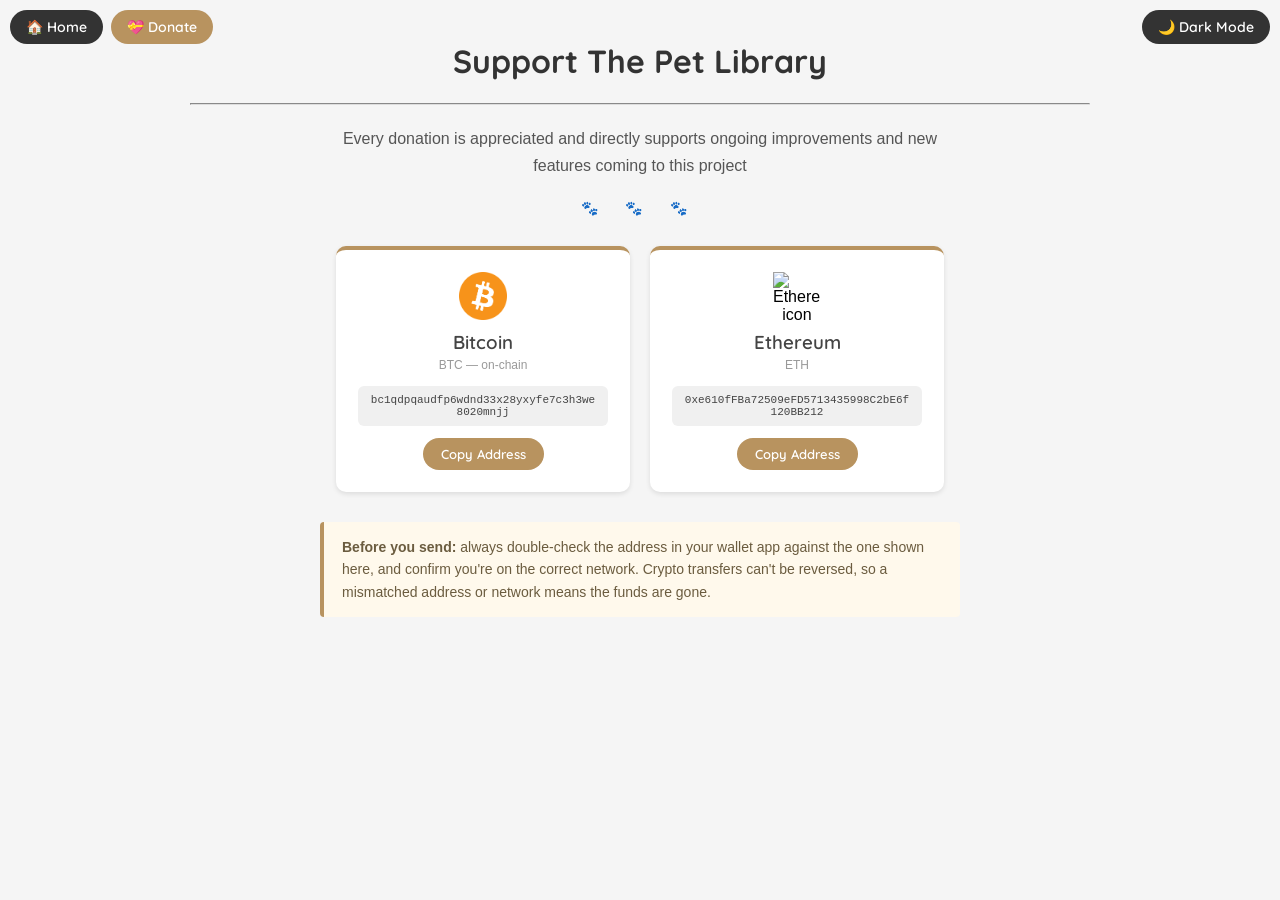
==== donations.html @ aa2ef080 "Updated donation addresses" ====
<!DOCTYPE html>
<html lang="en">
<head>
    <meta charset="UTF-8">
    <meta name="viewport" content="width=device-width, initial-scale=1.0">
    <title>Support The Pet Library</title>
    <link rel="preconnect" href="https://fonts.googleapis.com">
    <link rel="stylesheet" href="styles.css">
</head>
<body>
    <nav class="site-nav">
        <a href="index.html">🏠 Home</a>
        <a href="donations.html" class="active">💝 Donate</a>
    </nav>
    <button class="dark-mode-toggle" onclick="toggleDarkMode()">🌙 Dark Mode</button>

    <h1>Support The Pet Library</h1>
    <hr> <!-- Separation Line -->

    <div class="donate-intro">
        <p>Every donation is appreciated and directly supports ongoing improvements and new features coming to this project</p>
        <div class="paw-divider">🐾 🐾 🐾</div>
    </div>

    <div class="crypto-container">

        <div class="crypto-card" data-coin="btc">
            <img class="crypto-symbol" src="./img/Crypto/btc.png" alt="Bitcoin icon">
            <h3>Bitcoin</h3>
            <div class="network-label">BTC — on-chain</div>
            <div class="crypto-address-box" id="addr-btc">bc1qdpqaudfp6wdnd33x28yxyfe7c3h3we8020mnjj</div>
            <button class="copy-btn" onclick="copyAddress('btc', this)">Copy Address</button>
        </div>

        <div class="crypto-card" data-coin="eth">
            <img class="crypto-symbol" src="./img/Crypto/eth.png" alt="Ethereum icon">
            <h3>Ethereum</h3>
            <div class="network-label">ETH</div>
            <div class="crypto-address-box" id="addr-eth">0xe610fFBa72509eFD5713435998C2bE6f120BB212</div>
            <button class="copy-btn" onclick="copyAddress('eth', this)">Copy Address</button>
        </div>
    </div>

    <div class="donate-note">
        <strong>Before you send:</strong> always double-check the address in your wallet app against the one shown here, and confirm you're on the correct network. Crypto transfers can't be reversed, so a mismatched address or network means the funds are gone.
    </div>

    <script src="script.js"></script>
    <script src="donations.js"></script>
</body>
</html>
---- styles.css ----
@import url('https://fonts.googleapis.com/css2?family=Quicksand:wght@500;600;700&display=swap');

body {
    font-family: Arial, sans-serif;
    max-width: 900px;
    margin: 0 auto;
    padding: 20px;
    background-color: #f5f5f5;
    transition: background-color 0.3s ease;
}

body.dark-mode {
    background-color: #1a1a1a;
}

h1 {
    font-family: 'Quicksand', Arial, sans-serif;
    font-weight: 700;
    color: #333;
    text-align: center;
    transition: color 0.3s ease;
}

body.dark-mode h1 {
    color: #e0e0e0;
}

h2 {
    font-family: 'Quicksand', Arial, sans-serif;
    font-weight: 600;
    text-align: center;
    transition: color 0.3s ease;
}

body.dark-mode h2 {
    color: #e0e0e0;
}

hr {
    border-color: #ddd;
    transition: border-color 0.3s ease;
}

body.dark-mode hr {
    border-color: #444;
}

/* ---------- Top navigation ---------- */

.site-nav {
    position: fixed;
    top: 10px;
    left: 10px;
    display: flex;
    gap: 8px;
    z-index: 1000;
}

.site-nav a {
    background: #333;
    color: white;
    text-decoration: none;
    padding: 8px 16px;
    border-radius: 20px;
    font-size: 14px;
    font-family: 'Quicksand', Arial, sans-serif;
    font-weight: 600;
    transition: background-color 0.3s ease;
    -webkit-transform: translateZ(0);
    transform: translateZ(0);
}

.site-nav a:hover {
    background: #555;
}

.site-nav a.active {
    background: #B8935F;
}

body.dark-mode .site-nav a {
    background: #e0e0e0;
    color: #333;
}

body.dark-mode .site-nav a:hover {
    background: #f5f5f5;
}

body.dark-mode .site-nav a.active {
    background: #D9A441;
    color: #1a1a1a;
}

@media (max-width: 600px) {
    .site-nav a {
        padding: 6px 12px;
        font-size: 12px;
    }
}

/* ---------- Cat gallery (existing) ---------- */

.cat-container {
    display: flex;
    flex-wrap: wrap;
    gap: 20px;
    justify-content: center;
    margin-top: 30px;
}

.cat-card {
    background: white;
    border-radius: 10px;
    padding: 20px;
    box-shadow: 0 2px 5px rgba(0, 0, 0, 0.1);
    width: 250px;
    transition: all 0.3s ease;
    cursor: pointer;
    position: relative;
    user-select: none;
}

.cat-card:hover {
    transform: translateY(-5px);
    box-shadow: 0 4px 10px rgba(0, 0, 0, 0.2);
}

.cat-card:active {
    transform: translateY(-3px);
    box-shadow: 0 3px 8px rgba(0, 0, 0, 0.15);
}

body.dark-mode .cat-card {
    background: #2a2a2a;
    box-shadow: 0 2px 5px rgba(0, 0, 0, 0.5);
}

body.dark-mode .cat-card:hover {
    box-shadow: 0 4px 10px rgba(0, 0, 0, 0.7);
}

.cat-card img {
    width: 128px;
    height: 128px;
    display: block;
    margin: 0 auto 15px;
    border-radius: 8px;
    pointer-events: none;
}

.cat-card h2 {
    color: #555;
    margin-top: 0;
    text-align: center;
    transition: color 0.3s ease;
    pointer-events: none;
}

body.dark-mode .cat-card h2 {
    color: #b0b0b0;
}

.cat-card p {
    color: #666;
    line-height: 1.6;
    transition: color 0.3s ease;
    pointer-events: none;
}

body.dark-mode .cat-card p {
    color: #999;
}

.dark-mode-toggle {
    position: fixed;
    top: 10px;
    right: 10px;
    background: #333;
    color: white;
    border: none;
    padding: 8px 16px;
    border-radius: 20px;
    cursor: pointer;
    font-size: 14px;
    font-family: 'Quicksand', Arial, sans-serif;
    font-weight: 600;
    transition: background-color 0.3s ease;
    z-index: 1000;
    -webkit-transform: translateZ(0);
    transform: translateZ(0);
}

@media (max-width: 600px) {
    .dark-mode-toggle {
        top: 10px;
        right: 10px;
        padding: 6px 12px;
        font-size: 12px;
    }
}

.dark-mode-toggle:hover {
    background: #555;
}

body.dark-mode .dark-mode-toggle {
    background: #e0e0e0;
    color: #333;
}

body.dark-mode .dark-mode-toggle:hover {
    background: #f5f5f5;
}

/* ---------- Donations page ---------- */

.donate-intro {
    max-width: 600px;
    margin: 20px auto 10px;
    text-align: center;
    color: #555;
    line-height: 1.7;
    transition: color 0.3s ease;
}

body.dark-mode .donate-intro {
    color: #aaa;
}

.donate-intro .paw-divider {
    text-align: center;
    letter-spacing: 12px;
    color: #B8935F;
    margin: 18px 0 6px;
    font-size: 14px;
}

body.dark-mode .donate-intro .paw-divider {
    color: #D9A441;
}

.crypto-container {
    display: flex;
    flex-wrap: wrap;
    gap: 20px;
    justify-content: center;
    margin-top: 25px;
}

.crypto-card {
    background: white;
    border-radius: 10px;
    padding: 22px;
    box-shadow: 0 2px 5px rgba(0, 0, 0, 0.1);
    width: 250px;
    transition: all 0.3s ease;
    text-align: center;
    border-top: 4px solid #B8935F;
}

.crypto-card:hover {
    transform: translateY(-5px);
    box-shadow: 0 4px 10px rgba(0, 0, 0, 0.2);
}

body.dark-mode .crypto-card {
    background: #2a2a2a;
    box-shadow: 0 2px 5px rgba(0, 0, 0, 0.5);
    border-top: 4px solid #D9A441;
}

body.dark-mode .crypto-card:hover {
    box-shadow: 0 4px 10px rgba(0, 0, 0, 0.7);
}

.crypto-card .crypto-symbol {
    width: 48px;
    height: 48px;
    display: block;
    margin: 0 auto 10px;
    object-fit: contain;
}

.crypto-card h3 {
    margin: 0 0 4px;
    color: #444;
    font-family: 'Quicksand', Arial, sans-serif;
    font-weight: 600;
}

body.dark-mode .crypto-card h3 {
    color: #ddd;
}

.crypto-card .network-label {
    font-size: 12px;
    color: #999;
    margin-bottom: 14px;
}

body.dark-mode .crypto-card .network-label {
    color: #777;
}

.crypto-address-box {
    background: #f0f0f0;
    border-radius: 6px;
    padding: 8px 10px;
    font-family: 'Courier New', monospace;
    font-size: 11px;
    word-break: break-all;
    color: #444;
    margin-bottom: 12px;
    transition: background-color 0.3s ease, color 0.3s ease;
}

body.dark-mode .crypto-address-box {
    background: #1f1f1f;
    color: #ccc;
}

.copy-btn {
    background: #B8935F;
    color: white;
    border: none;
    padding: 8px 18px;
    border-radius: 20px;
    cursor: pointer;
    font-size: 13px;
    font-family: 'Quicksand', Arial, sans-serif;
    font-weight: 600;
    transition: background-color 0.2s ease;
}

.copy-btn:hover {
    background: #a37e4c;
}

.copy-btn.copied {
    background: #6B8F71;
}

body.dark-mode .copy-btn {
    background: #D9A441;
    color: #1a1a1a;
}

body.dark-mode .copy-btn:hover {
    background: #c79333;
}

body.dark-mode .copy-btn.copied {
    background: #6B8F71;
    color: white;
}

.donate-note {
    max-width: 600px;
    margin: 30px auto 10px;
    padding: 14px 18px;
    background: #fff9ec;
    border-left: 4px solid #B8935F;
    border-radius: 4px;
    font-size: 14px;
    color: #6b5c3f;
    line-height: 1.6;
}

body.dark-mode .donate-note {
    background: #2a2618;
    border-left: 4px solid #D9A441;
    color: #c9b98a;
}
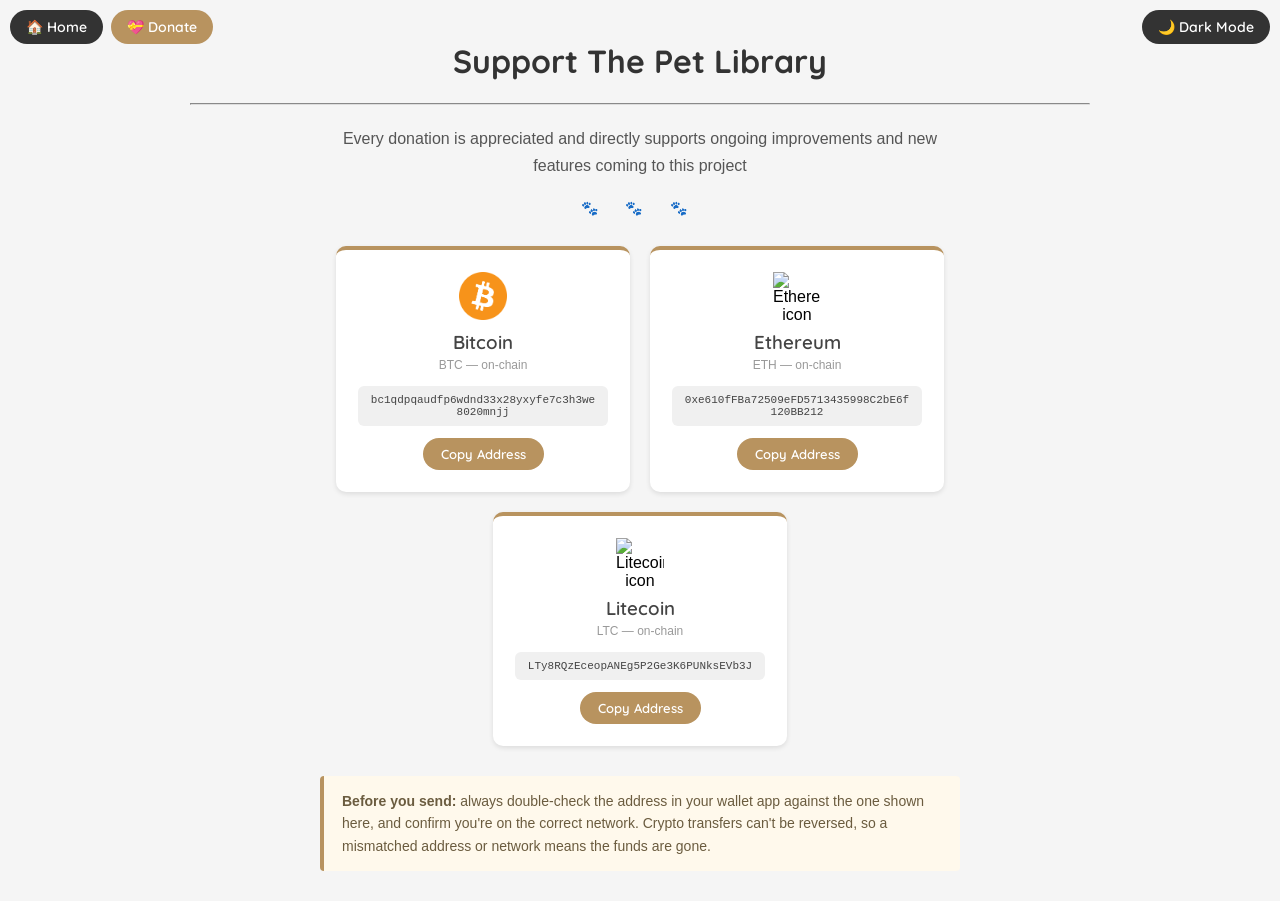
==== commit e749bb81: "Added one more donation option" ====
--- a/donations.html
+++ b/donations.html
@@ -35,9 +35,17 @@
         <div class="crypto-card" data-coin="eth">
             <img class="crypto-symbol" src="./img/Crypto/eth.png" alt="Ethereum icon">
             <h3>Ethereum</h3>
-            <div class="network-label">ETH</div>
+            <div class="network-label">ETH — on-chain</div>
             <div class="crypto-address-box" id="addr-eth">0xe610fFBa72509eFD5713435998C2bE6f120BB212</div>
             <button class="copy-btn" onclick="copyAddress('eth', this)">Copy Address</button>
+    </div>
+
+        <div class="crypto-card" data-coin="ltc">
+            <img class="crypto-symbol" src="./img/Crypto/ltc.png" alt="Litecoin icon">
+            <h3>Litecoin</h3>
+            <div class="network-label">LTC — on-chain</div>
+            <div class="crypto-address-box" id="addr-ltc">LTy8RQzEceopANEg5P2Ge3K6PUNksEVb3J</div>
+            <button class="copy-btn" onclick="copyAddress('ltc', this)">Copy Address</button>
         </div>
     </div>
 
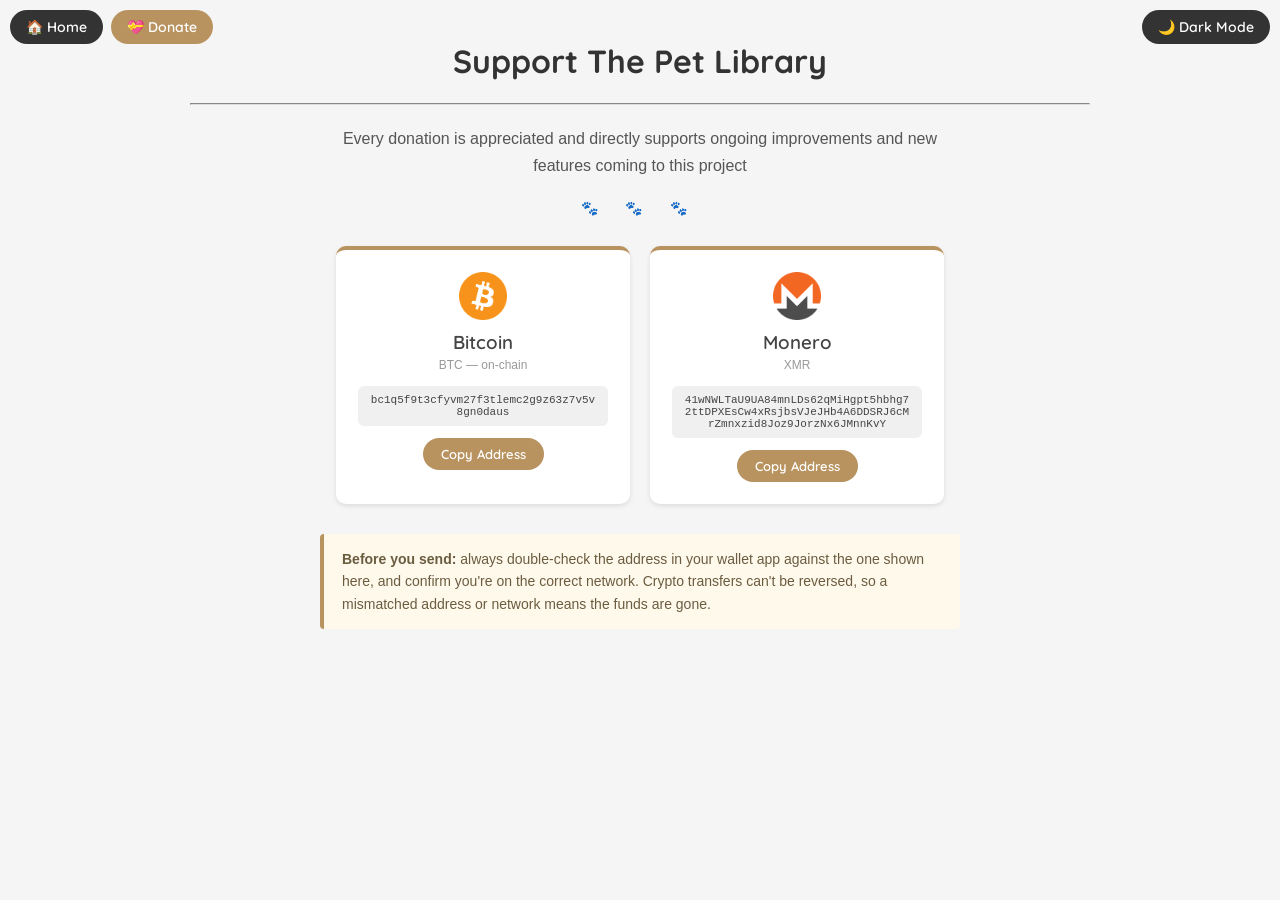
==== commit 3da4b329: "Update Bitcoin address and add Monero donation option Replaced Bitcoin address and added Monero sect" ====
--- a/donations.html
+++ b/donations.html
@@ -28,24 +28,16 @@
             <img class="crypto-symbol" src="./img/Crypto/btc.png" alt="Bitcoin icon">
             <h3>Bitcoin</h3>
             <div class="network-label">BTC — on-chain</div>
-            <div class="crypto-address-box" id="addr-btc">bc1qdpqaudfp6wdnd33x28yxyfe7c3h3we8020mnjj</div>
+            <div class="crypto-address-box" id="addr-btc">bc1q5f9t3cfyvm27f3tlemc2g9z63z7v5v8gn0daus</div>
             <button class="copy-btn" onclick="copyAddress('btc', this)">Copy Address</button>
         </div>
 
-        <div class="crypto-card" data-coin="eth">
-            <img class="crypto-symbol" src="./img/Crypto/eth.png" alt="Ethereum icon">
-            <h3>Ethereum</h3>
-            <div class="network-label">ETH — on-chain</div>
-            <div class="crypto-address-box" id="addr-eth">0xe610fFBa72509eFD5713435998C2bE6f120BB212</div>
-            <button class="copy-btn" onclick="copyAddress('eth', this)">Copy Address</button>
-    </div>
-
-        <div class="crypto-card" data-coin="ltc">
-            <img class="crypto-symbol" src="./img/Crypto/ltc.png" alt="Litecoin icon">
-            <h3>Litecoin</h3>
-            <div class="network-label">LTC — on-chain</div>
-            <div class="crypto-address-box" id="addr-ltc">LTy8RQzEceopANEg5P2Ge3K6PUNksEVb3J</div>
-            <button class="copy-btn" onclick="copyAddress('ltc', this)">Copy Address</button>
+        <div class="crypto-card" data-coin="xmr">
+            <img class="crypto-symbol" src="./img/Crypto/xmr.png" alt="Monero icon">
+            <h3>Monero</h3>
+            <div class="network-label">XMR</div>
+            <div class="crypto-address-box" id="addr-xmr">41wNWLTaU9UA84mnLDs62qMiHgpt5hbhg72ttDPXEsCw4xRsjbsVJeJHb4A6DDSRJ6cMrZmnxzid8Joz9JorzNx6JMnnKvY</div>
+            <button class="copy-btn" onclick="copyAddress('xmr', this)">Copy Address</button>
         </div>
     </div>
 
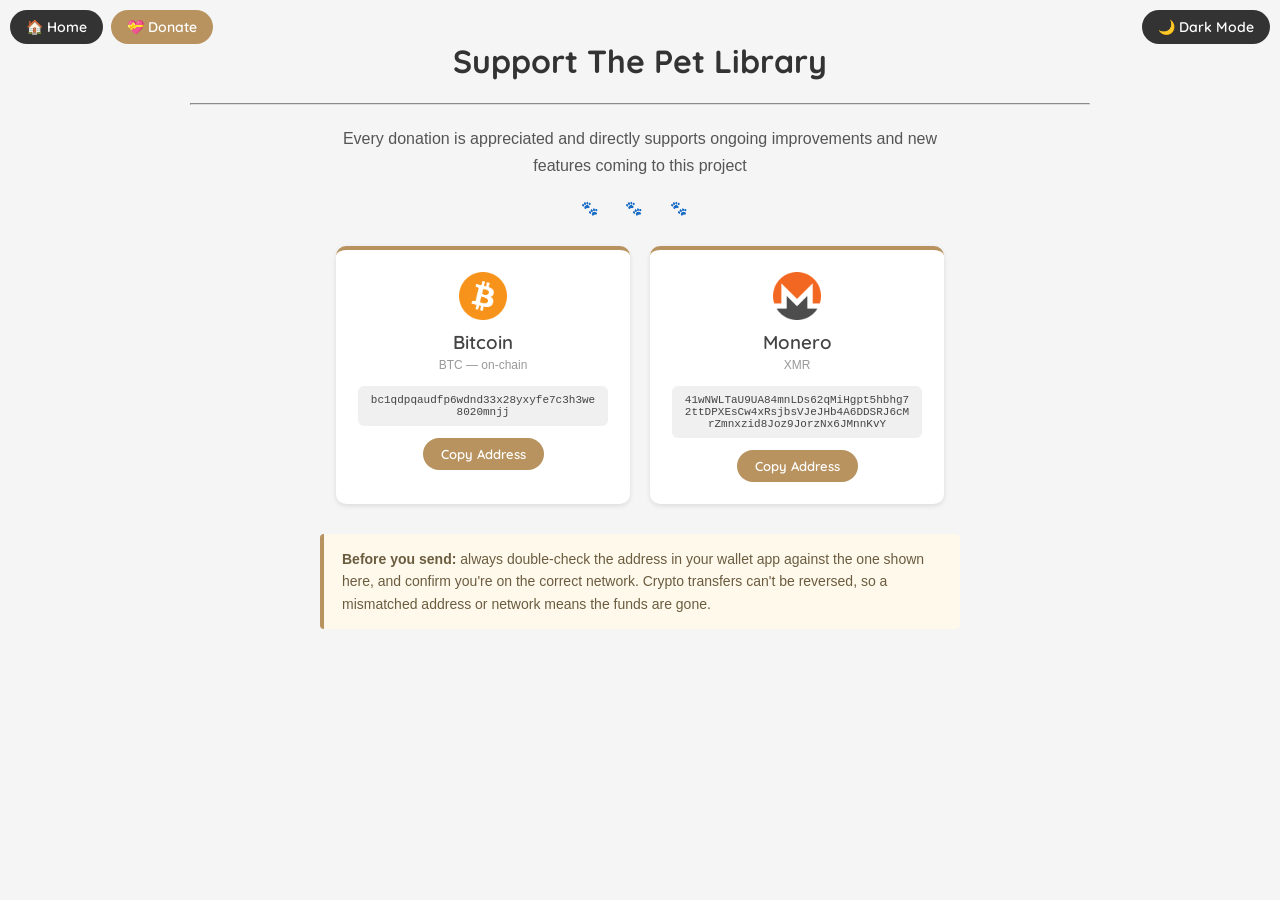
==== commit 6c36284c: "Updated donation addreses" ====
--- a/donations.html
+++ b/donations.html
@@ -28,7 +28,7 @@
             <img class="crypto-symbol" src="./img/Crypto/btc.png" alt="Bitcoin icon">
             <h3>Bitcoin</h3>
             <div class="network-label">BTC — on-chain</div>
-            <div class="crypto-address-box" id="addr-btc">bc1q5f9t3cfyvm27f3tlemc2g9z63z7v5v8gn0daus</div>
+            <div class="crypto-address-box" id="addr-btc">bc1qdpqaudfp6wdnd33x28yxyfe7c3h3we8020mnjj</div>
             <button class="copy-btn" onclick="copyAddress('btc', this)">Copy Address</button>
         </div>
 
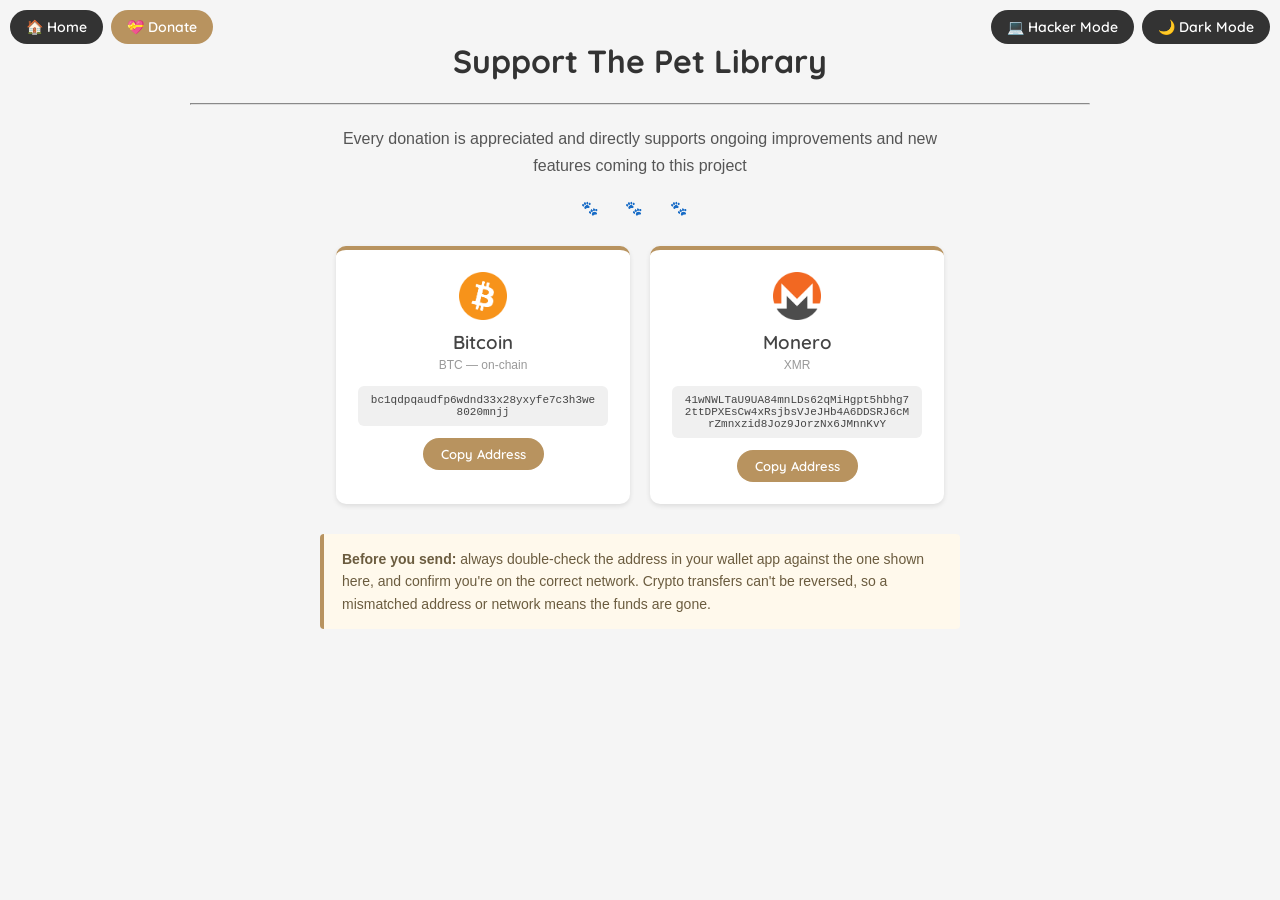
==== commit d6e08a1f: "Added hacker mode" ====
--- a/donations.html
+++ b/donations.html
@@ -12,7 +12,10 @@
         <a href="index.html">🏠 Home</a>
         <a href="donations.html" class="active">💝 Donate</a>
     </nav>
-    <button class="dark-mode-toggle" onclick="toggleDarkMode()">🌙 Dark Mode</button>
+    <div class="top-controls">
+        <button class="hacker-toggle" onclick="toggleHackerMode()">💻 Hacker Mode</button>
+        <button class="dark-mode-toggle" onclick="toggleDarkMode()">🌙 Dark Mode</button>
+    </div>
 
     <h1>Support The Pet Library</h1>
     <hr> <!-- Separation Line -->
@@ -48,4 +51,4 @@
     <script src="script.js"></script>
     <script src="donations.js"></script>
 </body>
-</html>
+</html>
--- a/styles.css
+++ b/styles.css
@@ -109,7 +109,7 @@
     margin-top: 30px;
 }
 
-.cat-card {
+.animal-card {
     background: white;
     border-radius: 10px;
     padding: 20px;
@@ -121,26 +121,26 @@
     user-select: none;
 }
 
-.cat-card:hover {
+.animal-card:hover {
     transform: translateY(-5px);
     box-shadow: 0 4px 10px rgba(0, 0, 0, 0.2);
 }
 
-.cat-card:active {
+.animal-card:active {
     transform: translateY(-3px);
     box-shadow: 0 3px 8px rgba(0, 0, 0, 0.15);
 }
 
-body.dark-mode .cat-card {
+body.dark-mode .animal-card {
     background: #2a2a2a;
     box-shadow: 0 2px 5px rgba(0, 0, 0, 0.5);
 }
 
-body.dark-mode .cat-card:hover {
+body.dark-mode .animal-card:hover {
     box-shadow: 0 4px 10px rgba(0, 0, 0, 0.7);
 }
 
-.cat-card img {
+.animal-card img {
     width: 128px;
     height: 128px;
     display: block;
@@ -149,7 +149,7 @@
     pointer-events: none;
 }
 
-.cat-card h2 {
+.animal-card h2 {
     color: #555;
     margin-top: 0;
     text-align: center;
@@ -157,18 +157,18 @@
     pointer-events: none;
 }
 
-body.dark-mode .cat-card h2 {
+body.dark-mode .animal-card h2 {
     color: #b0b0b0;
 }
 
-.cat-card p {
+.animal-card p {
     color: #666;
     line-height: 1.6;
     transition: color 0.3s ease;
     pointer-events: none;
 }
 
-body.dark-mode .cat-card p {
+body.dark-mode .animal-card p {
     color: #999;
 }
 
@@ -371,4 +371,247 @@
     background: #2a2618;
     border-left: 4px solid #D9A441;
     color: #c9b98a;
+}
+
+.github-link {
+    display: inline-flex;
+    align-items: center;
+    gap: 6px;
+}
+
+.github-logo {
+    width: 20px;
+    height: 20px;
+    object-fit: contain;
+}
+
+body.dark-mode .github-logo {
+    filter: invert(1);
+}
+
+/* ---------- Top-right controls (Hacker + Dark mode buttons) ---------- */
+
+.top-controls {
+    position: fixed;
+    top: 10px;
+    right: 10px;
+    display: flex;
+    gap: 8px;
+    z-index: 1000;
+}
+
+.top-controls .dark-mode-toggle,
+.top-controls .hacker-toggle {
+    position: static;
+}
+
+.hacker-toggle {
+    background: #333;
+    color: white;
+    border: none;
+    padding: 8px 16px;
+    border-radius: 20px;
+    cursor: pointer;
+    font-size: 14px;
+    font-family: 'Quicksand', Arial, sans-serif;
+    font-weight: 600;
+    transition: background-color 0.3s ease, color 0.3s ease, box-shadow 0.3s ease;
+    -webkit-transform: translateZ(0);
+    transform: translateZ(0);
+}
+
+.hacker-toggle:hover {
+    background: #555;
+}
+
+body.dark-mode .hacker-toggle {
+    background: #e0e0e0;
+    color: #333;
+}
+
+body.dark-mode .hacker-toggle:hover {
+    background: #f5f5f5;
+}
+
+.dark-mode-toggle:disabled {
+    opacity: 0.45;
+    cursor: not-allowed;
+}
+
+@media (max-width: 600px) {
+    .top-controls {
+        gap: 6px;
+    }
+
+    .hacker-toggle {
+        padding: 6px 12px;
+        font-size: 12px;
+    }
+}
+
+/* ---------- Hacker mode ---------- */
+/* Always paired with .dark-mode (set by script.js), these rules come last so they win. */
+
+.matrix-rain {
+    position: fixed;
+    inset: 0;
+    width: 100%;
+    height: 100%;
+    z-index: -1;
+    opacity: 0.35;
+    pointer-events: none;
+}
+
+body.hacker-mode {
+    background-color: #000;
+    font-family: 'Courier New', Courier, monospace;
+    color: #00ff41;
+}
+
+/* CRT scanlines */
+body.hacker-mode::after {
+    content: "";
+    position: fixed;
+    inset: 0;
+    background: repeating-linear-gradient(
+        to bottom,
+        rgba(0, 255, 65, 0.04) 0,
+        rgba(0, 255, 65, 0.04) 1px,
+        transparent 1px,
+        transparent 3px
+    );
+    pointer-events: none;
+    z-index: 999;
+}
+
+body.hacker-mode h1,
+body.hacker-mode h2,
+body.hacker-mode h3,
+body.hacker-mode .animal-card h2,
+body.hacker-mode .crypto-card h3 {
+    font-family: 'Courier New', Courier, monospace;
+    color: #00ff41;
+    text-shadow: 0 0 8px rgba(0, 255, 65, 0.7);
+}
+
+body.hacker-mode h1::before {
+    content: "> ";
+}
+
+body.hacker-mode h1::after {
+    content: "_";
+    animation: hacker-blink 1s steps(1) infinite;
+}
+
+@keyframes hacker-blink {
+    50% { opacity: 0; }
+}
+
+body.hacker-mode hr {
+    border-color: #00ff41;
+    box-shadow: 0 0 6px rgba(0, 255, 65, 0.6);
+}
+
+/* Buttons and nav */
+body.hacker-mode .site-nav a,
+body.hacker-mode .dark-mode-toggle,
+body.hacker-mode .hacker-toggle {
+    background: #000;
+    color: #00ff41;
+    border: 1px solid #00ff41;
+    font-family: 'Courier New', Courier, monospace;
+    box-shadow: 0 0 6px rgba(0, 255, 65, 0.4);
+}
+
+body.hacker-mode .site-nav a:hover,
+body.hacker-mode .dark-mode-toggle:not(:disabled):hover,
+body.hacker-mode .hacker-toggle:hover {
+    background: #003b10;
+    color: #7dff9f;
+    box-shadow: 0 0 12px rgba(0, 255, 65, 0.8);
+}
+
+body.hacker-mode .site-nav a.active,
+body.hacker-mode .hacker-toggle {
+    background: #00ff41;
+    color: #000;
+}
+
+body.hacker-mode .hacker-toggle:hover {
+    background: #7dff9f;
+    color: #000;
+}
+
+/* Cards */
+body.hacker-mode .animal-card,
+body.hacker-mode .crypto-card {
+    background: rgba(0, 12, 3, 0.9);
+    border: 1px solid #00ff41;
+    box-shadow: 0 0 8px rgba(0, 255, 65, 0.35);
+}
+
+body.hacker-mode .animal-card:hover,
+body.hacker-mode .crypto-card:hover {
+    box-shadow: 0 0 18px rgba(0, 255, 65, 0.8);
+}
+
+body.hacker-mode .animal-card p {
+    color: #2bd35a;
+}
+
+body.hacker-mode .animal-card img {
+    border: 1px solid #00ff41;
+    filter: grayscale(1) sepia(1) hue-rotate(70deg) saturate(3) brightness(0.9);
+}
+
+/* Donations page */
+body.hacker-mode .donate-intro,
+body.hacker-mode .donate-intro .paw-divider {
+    color: #2bd35a;
+}
+
+body.hacker-mode .crypto-card .network-label {
+    color: #1f9c42;
+}
+
+body.hacker-mode .crypto-card .crypto-symbol {
+    filter: grayscale(1) sepia(1) hue-rotate(70deg) saturate(3);
+}
+
+body.hacker-mode .crypto-address-box {
+    background: #000;
+    color: #00ff41;
+    border: 1px dashed #00ff41;
+}
+
+body.hacker-mode .copy-btn {
+    background: #00ff41;
+    color: #000;
+    font-family: 'Courier New', Courier, monospace;
+}
+
+body.hacker-mode .copy-btn:hover {
+    background: #7dff9f;
+}
+
+body.hacker-mode .copy-btn.copied {
+    background: #003b10;
+    color: #00ff41;
+    border: 1px solid #00ff41;
+}
+
+body.hacker-mode .donate-note {
+    background: rgba(0, 12, 3, 0.9);
+    border-left: 4px solid #00ff41;
+    color: #2bd35a;
+}
+
+body.hacker-mode .github-logo {
+    filter: brightness(0) invert(1);
+}
+
+@media (prefers-reduced-motion: reduce) {
+    body.hacker-mode h1::after {
+        animation: none;
+    }
 }
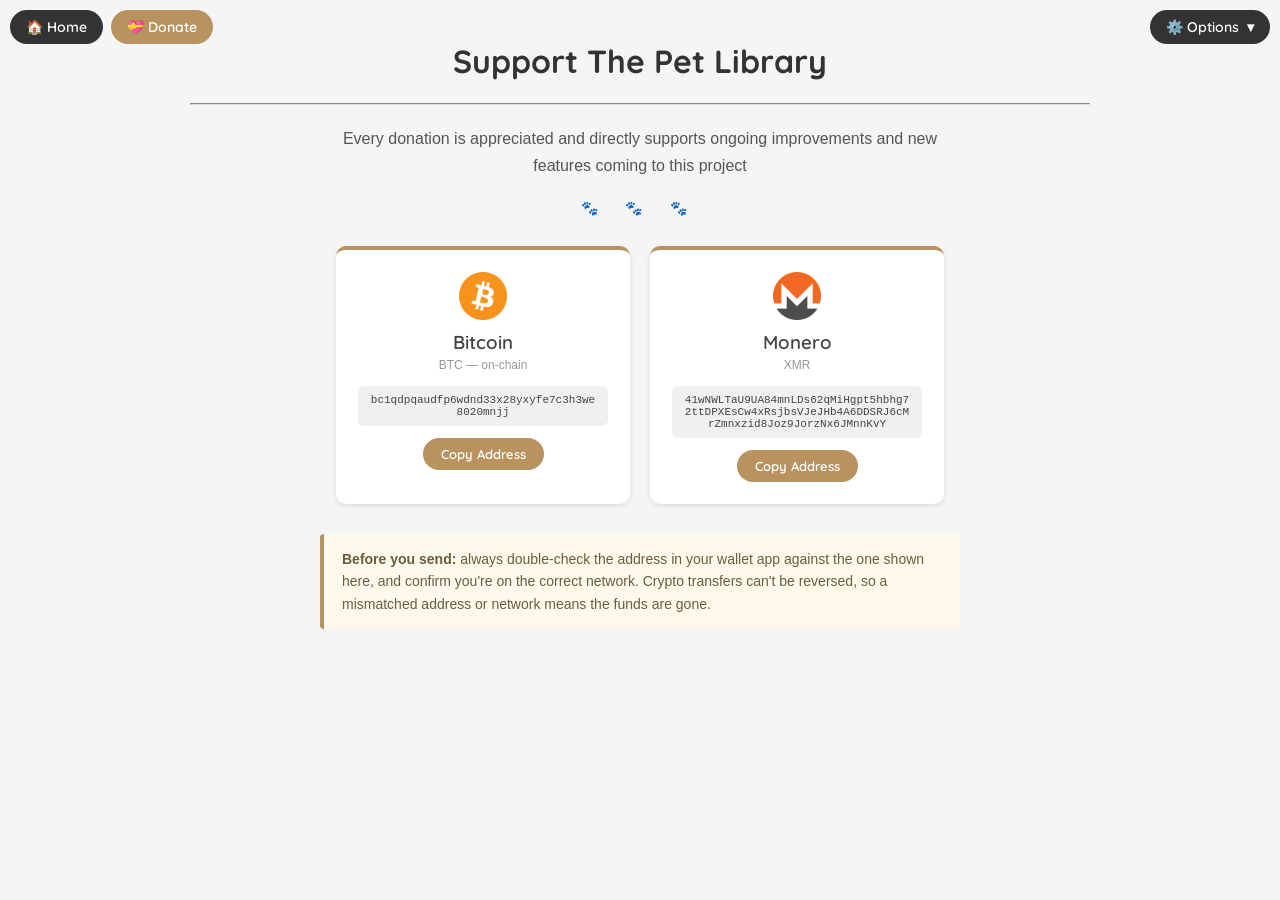
==== commit 589a2755: "Fix" ====
--- a/donations.html
+++ b/donations.html
@@ -8,13 +8,22 @@
     <link rel="stylesheet" href="styles.css">
 </head>
 <body>
-    <nav class="site-nav">
-        <a href="index.html">🏠 Home</a>
-        <a href="donations.html" class="active">💝 Donate</a>
-    </nav>
-    <div class="top-controls">
-        <button class="hacker-toggle" onclick="toggleHackerMode()">💻 Hacker Mode</button>
-        <button class="dark-mode-toggle" onclick="toggleDarkMode()">🌙 Dark Mode</button>
+    <div class="top-bar">
+        <nav class="site-nav">
+            <a href="index.html">🏠 Home</a>
+            <a href="donations.html" class="active">💝 Donate</a>
+        </nav>
+        <div class="top-controls">
+            <button class="options-toggle" id="options-toggle" onclick="toggleOptionsMenu()" aria-expanded="false" aria-controls="options-menu">⚙️ Options <span class="options-caret" aria-hidden="true">▾</span></button>
+            <div class="options-menu" id="options-menu">
+                <button class="options-item" id="dark-toggle" onclick="toggleDarkMode()" aria-pressed="false">
+                    <span class="options-label">🌙 Dark Mode</span><span class="options-state">Off</span>
+                </button>
+                <button class="options-item" id="hacker-toggle" onclick="toggleHackerMode()" aria-pressed="false">
+                    <span class="options-label">💻 Hacker Mode</span><span class="options-state">Off</span>
+                </button>
+            </div>
+        </div>
     </div>
 
     <h1>Support The Pet Library</h1>
--- a/styles.css
+++ b/styles.css
@@ -172,47 +172,6 @@
     color: #999;
 }
 
-.dark-mode-toggle {
-    position: fixed;
-    top: 10px;
-    right: 10px;
-    background: #333;
-    color: white;
-    border: none;
-    padding: 8px 16px;
-    border-radius: 20px;
-    cursor: pointer;
-    font-size: 14px;
-    font-family: 'Quicksand', Arial, sans-serif;
-    font-weight: 600;
-    transition: background-color 0.3s ease;
-    z-index: 1000;
-    -webkit-transform: translateZ(0);
-    transform: translateZ(0);
-}
-
-@media (max-width: 600px) {
-    .dark-mode-toggle {
-        top: 10px;
-        right: 10px;
-        padding: 6px 12px;
-        font-size: 12px;
-    }
-}
-
-.dark-mode-toggle:hover {
-    background: #555;
-}
-
-body.dark-mode .dark-mode-toggle {
-    background: #e0e0e0;
-    color: #333;
-}
-
-body.dark-mode .dark-mode-toggle:hover {
-    background: #f5f5f5;
-}
-
 /* ---------- Donations page ---------- */
 
 .donate-intro {
@@ -389,23 +348,16 @@
     filter: invert(1);
 }
 
-/* ---------- Top-right controls (Hacker + Dark mode buttons) ---------- */
+/* ---------- Options button + dropdown ---------- */
 
 .top-controls {
     position: fixed;
     top: 10px;
     right: 10px;
-    display: flex;
-    gap: 8px;
     z-index: 1000;
 }
 
-.top-controls .dark-mode-toggle,
-.top-controls .hacker-toggle {
-    position: static;
-}
-
-.hacker-toggle {
+.options-toggle {
     background: #333;
     color: white;
     border: none;
@@ -415,38 +367,143 @@
     font-size: 14px;
     font-family: 'Quicksand', Arial, sans-serif;
     font-weight: 600;
+    white-space: nowrap;
     transition: background-color 0.3s ease, color 0.3s ease, box-shadow 0.3s ease;
     -webkit-transform: translateZ(0);
     transform: translateZ(0);
 }
 
-.hacker-toggle:hover {
+.options-toggle:hover {
     background: #555;
 }
 
-body.dark-mode .hacker-toggle {
+.options-toggle[aria-expanded="true"] {
+    background: #B8935F;
+}
+
+.options-caret {
+    display: inline-block;
+    margin-left: 4px;
+    transition: transform 0.2s ease;
+}
+
+.options-toggle[aria-expanded="true"] .options-caret {
+    transform: rotate(180deg);
+}
+
+body.dark-mode .options-toggle {
     background: #e0e0e0;
     color: #333;
 }
 
-body.dark-mode .hacker-toggle:hover {
+body.dark-mode .options-toggle:hover {
     background: #f5f5f5;
 }
 
-.dark-mode-toggle:disabled {
-    opacity: 0.45;
+body.dark-mode .options-toggle[aria-expanded="true"] {
+    background: #D9A441;
+    color: #1a1a1a;
+}
+
+.options-menu {
+    display: none;
+    flex-direction: column;
+    gap: 4px;
+    position: absolute;
+    top: calc(100% + 8px);
+    right: 0;
+    min-width: 210px;
+    box-sizing: border-box;
+    padding: 6px;
+    background: white;
+    border: 1px solid #ddd;
+    border-radius: 14px;
+    box-shadow: 0 6px 18px rgba(0, 0, 0, 0.18);
+}
+
+.options-menu.open {
+    display: flex;
+    animation: options-pop 0.15s ease-out;
+}
+
+@keyframes options-pop {
+    from { opacity: 0; transform: translateY(-4px); }
+    to   { opacity: 1; transform: translateY(0); }
+}
+
+body.dark-mode .options-menu {
+    background: #2a2a2a;
+    border-color: #444;
+    box-shadow: 0 6px 18px rgba(0, 0, 0, 0.6);
+}
+
+.options-item {
+    display: flex;
+    align-items: center;
+    justify-content: space-between;
+    gap: 16px;
+    width: 100%;
+    box-sizing: border-box;
+    padding: 10px 12px;
+    background: transparent;
+    color: #333;
+    border: none;
+    border-radius: 10px;
+    cursor: pointer;
+    text-align: left;
+    font-size: 14px;
+    font-family: 'Quicksand', Arial, sans-serif;
+    font-weight: 600;
+    white-space: nowrap;
+    transition: background-color 0.2s ease;
+}
+
+.options-item:hover {
+    background: #f0f0f0;
+}
+
+.options-item:disabled {
+    opacity: 0.6;
     cursor: not-allowed;
 }
 
-@media (max-width: 600px) {
-    .top-controls {
-        gap: 6px;
-    }
-
-    .hacker-toggle {
-        padding: 6px 12px;
-        font-size: 12px;
-    }
+.options-item:disabled:hover {
+    background: transparent;
+}
+
+.options-state {
+    font-size: 12px;
+    padding: 2px 8px;
+    border-radius: 10px;
+    background: #e8e8e8;
+    color: #555;
+}
+
+.options-item[aria-pressed="true"] .options-state {
+    background: #B8935F;
+    color: white;
+}
+
+body.dark-mode .options-item {
+    color: #e0e0e0;
+}
+
+body.dark-mode .options-item:hover {
+    background: #3a3a3a;
+}
+
+body.dark-mode .options-item:disabled:hover {
+    background: transparent;
+}
+
+body.dark-mode .options-state {
+    background: #3a3a3a;
+    color: #bbb;
+}
+
+body.dark-mode .options-item[aria-pressed="true"] .options-state {
+    background: #D9A441;
+    color: #1a1a1a;
 }
 
 /* ---------- Hacker mode ---------- */
@@ -514,8 +571,7 @@
 
 /* Buttons and nav */
 body.hacker-mode .site-nav a,
-body.hacker-mode .dark-mode-toggle,
-body.hacker-mode .hacker-toggle {
+body.hacker-mode .options-toggle {
     background: #000;
     color: #00ff41;
     border: 1px solid #00ff41;
@@ -524,22 +580,48 @@
 }
 
 body.hacker-mode .site-nav a:hover,
-body.hacker-mode .dark-mode-toggle:not(:disabled):hover,
-body.hacker-mode .hacker-toggle:hover {
+body.hacker-mode .options-toggle:hover {
     background: #003b10;
     color: #7dff9f;
     box-shadow: 0 0 12px rgba(0, 255, 65, 0.8);
 }
 
 body.hacker-mode .site-nav a.active,
-body.hacker-mode .hacker-toggle {
+body.hacker-mode .options-toggle[aria-expanded="true"] {
     background: #00ff41;
     color: #000;
 }
 
-body.hacker-mode .hacker-toggle:hover {
-    background: #7dff9f;
+/* Options dropdown */
+body.hacker-mode .options-menu {
+    background: rgba(0, 12, 3, 0.97);
+    border: 1px solid #00ff41;
+    box-shadow: 0 0 14px rgba(0, 255, 65, 0.6);
+}
+
+body.hacker-mode .options-item {
+    color: #00ff41;
+    font-family: 'Courier New', Courier, monospace;
+}
+
+body.hacker-mode .options-item:hover {
+    background: #003b10;
+}
+
+body.hacker-mode .options-item:disabled:hover {
+    background: transparent;
+}
+
+body.hacker-mode .options-state {
+    background: #000;
+    color: #2bd35a;
+    border: 1px solid #1f9c42;
+}
+
+body.hacker-mode .options-item[aria-pressed="true"] .options-state {
+    background: #00ff41;
     color: #000;
+    border-color: #00ff41;
 }
 
 /* Cards */
@@ -614,4 +696,88 @@
     body.hacker-mode h1::after {
         animation: none;
     }
+}
+
+
+/* ---------- Mobile: swipeable nav + Options button ---------- */
+
+/* On desktop the wrapper is invisible: nav stays left, Options stays right */
+.top-bar {
+    display: contents;
+}
+
+/* Covers small phones, large phones, foldables and phones in landscape */
+@media (max-width: 600px),
+       (pointer: coarse) and (max-width: 1024px),
+       (pointer: coarse) and (max-height: 500px) {
+    body {
+        padding-top: 58px;
+    }
+
+    .top-bar {
+        display: flex;
+        align-items: center;
+        gap: 8px;
+        position: fixed;
+        top: 0;
+        left: 0;
+        right: 0;
+        box-sizing: border-box;
+        padding: 10px;
+        background: rgba(245, 245, 245, 0.92);
+        -webkit-backdrop-filter: blur(6px);
+        backdrop-filter: blur(6px);
+        z-index: 1000;
+    }
+
+    /* The nav links slide sideways; the Options button stays pinned on the right */
+    .top-bar .site-nav {
+        position: static;
+        flex: 1 1 auto;
+        min-width: 0;
+        padding: 6px 4px;
+        margin: -6px -4px;
+        overflow-x: auto;
+        -webkit-overflow-scrolling: touch;
+        scroll-snap-type: x proximity;
+        scrollbar-width: none;
+    }
+
+    .top-bar .site-nav::-webkit-scrollbar {
+        display: none;
+    }
+
+    .top-bar .site-nav a {
+        flex: 0 0 auto;
+        white-space: nowrap;
+        scroll-snap-align: start;
+        padding: 6px 12px;
+        font-size: 12px;
+    }
+
+    .top-bar .top-controls {
+        position: relative;
+        top: auto;
+        right: auto;
+        flex: 0 0 auto;
+    }
+
+    .top-bar .options-toggle {
+        padding: 6px 12px;
+        font-size: 12px;
+    }
+
+    .options-menu {
+        min-width: min(220px, calc(100vw - 20px));
+    }
+
+    body.dark-mode .top-bar {
+        background: rgba(26, 26, 26, 0.92);
+    }
+
+    body.hacker-mode .top-bar {
+        background: rgba(0, 0, 0, 0.92);
+        border-bottom: 1px solid #00ff41;
+        box-shadow: 0 0 8px rgba(0, 255, 65, 0.4);
+    }
 }
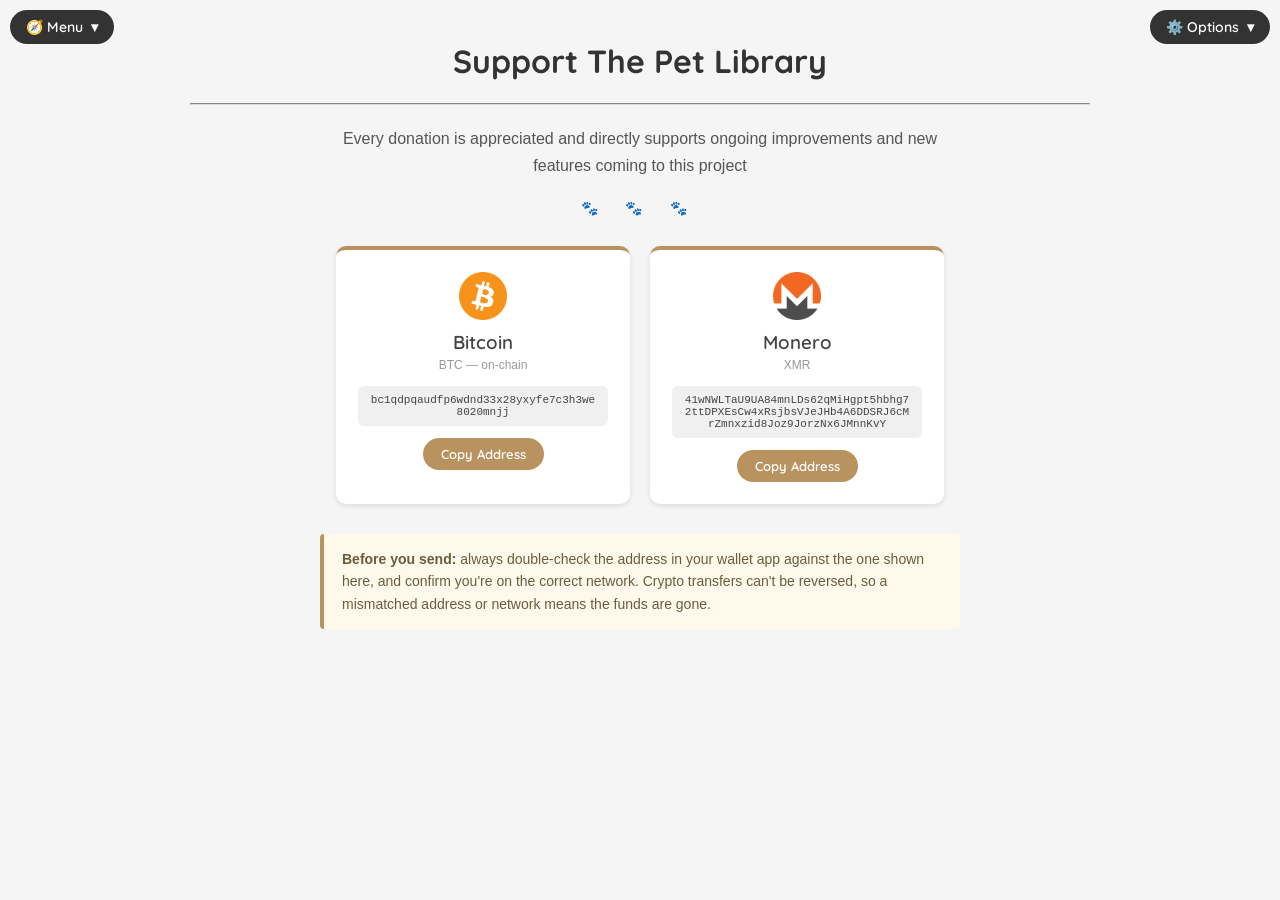
==== commit c983b0b7: "Update" ====
--- a/donations.html
+++ b/donations.html
@@ -9,18 +9,24 @@
 </head>
 <body>
     <div class="top-bar">
-        <nav class="site-nav">
-            <a href="index.html">🏠 Home</a>
-            <a href="donations.html" class="active">💝 Donate</a>
-        </nav>
-        <div class="top-controls">
-            <button class="options-toggle" id="options-toggle" onclick="toggleOptionsMenu()" aria-expanded="false" aria-controls="options-menu">⚙️ Options <span class="options-caret" aria-hidden="true">▾</span></button>
-            <div class="options-menu" id="options-menu">
-                <button class="options-item" id="dark-toggle" onclick="toggleDarkMode()" aria-pressed="false">
-                    <span class="options-label">🌙 Dark Mode</span><span class="options-state">Off</span>
+        <div class="tab-wrap top-links">
+            <button class="tab-toggle" id="menu-toggle" onclick="toggleTabMenu(this)" aria-expanded="false" aria-controls="menu-panel">🧭 Menu <span class="tab-caret" aria-hidden="true">▾</span></button>
+            <div class="tab-menu" id="menu-panel">
+                <a class="tab-item" href="index.html"><span class="tab-label">🏠 Home</span></a>
+                <a class="tab-item" href="donations.html" aria-current="page"><span class="tab-label">💝 Donate</span></a>
+                <a class="tab-item github-link" href="https://github.com/KITTENTHEIII/The-Pet-Library" target="_blank" rel="noopener noreferrer" title="View source code on GitHub">
+                    <span class="tab-label"><img src="./img/Logos/GitHub.png" alt="GitHub logo" class="github-logo"> Source Code</span><span class="tab-state" aria-hidden="true">↗</span>
+                </a>
+            </div>
+        </div>
+        <div class="tab-wrap top-controls">
+            <button class="tab-toggle" id="options-toggle" onclick="toggleTabMenu(this)" aria-expanded="false" aria-controls="options-panel">⚙️ Options <span class="tab-caret" aria-hidden="true">▾</span></button>
+            <div class="tab-menu" id="options-panel">
+                <button class="tab-item" id="dark-toggle" onclick="toggleDarkMode()" aria-pressed="false">
+                    <span class="tab-label">🌙 Dark Mode</span><span class="tab-state">Off</span>
                 </button>
-                <button class="options-item" id="hacker-toggle" onclick="toggleHackerMode()" aria-pressed="false">
-                    <span class="options-label">💻 Hacker Mode</span><span class="options-state">Off</span>
+                <button class="tab-item" id="hacker-toggle" onclick="toggleHackerMode()" aria-pressed="false">
+                    <span class="tab-label">💻 Hacker Mode</span><span class="tab-state">Off</span>
                 </button>
             </div>
         </div>
--- a/styles.css
+++ b/styles.css
@@ -43,60 +43,6 @@
 
 body.dark-mode hr {
     border-color: #444;
-}
-
-/* ---------- Top navigation ---------- */
-
-.site-nav {
-    position: fixed;
-    top: 10px;
-    left: 10px;
-    display: flex;
-    gap: 8px;
-    z-index: 1000;
-}
-
-.site-nav a {
-    background: #333;
-    color: white;
-    text-decoration: none;
-    padding: 8px 16px;
-    border-radius: 20px;
-    font-size: 14px;
-    font-family: 'Quicksand', Arial, sans-serif;
-    font-weight: 600;
-    transition: background-color 0.3s ease;
-    -webkit-transform: translateZ(0);
-    transform: translateZ(0);
-}
-
-.site-nav a:hover {
-    background: #555;
-}
-
-.site-nav a.active {
-    background: #B8935F;
-}
-
-body.dark-mode .site-nav a {
-    background: #e0e0e0;
-    color: #333;
-}
-
-body.dark-mode .site-nav a:hover {
-    background: #f5f5f5;
-}
-
-body.dark-mode .site-nav a.active {
-    background: #D9A441;
-    color: #1a1a1a;
-}
-
-@media (max-width: 600px) {
-    .site-nav a {
-        padding: 6px 12px;
-        font-size: 12px;
-    }
 }
 
 /* ---------- Cat gallery (existing) ---------- */
@@ -332,12 +278,6 @@
     color: #c9b98a;
 }
 
-.github-link {
-    display: inline-flex;
-    align-items: center;
-    gap: 6px;
-}
-
 .github-logo {
     width: 20px;
     height: 20px;
@@ -357,7 +297,7 @@
     z-index: 1000;
 }
 
-.options-toggle {
+.tab-toggle {
     background: #333;
     color: white;
     border: none;
@@ -373,39 +313,39 @@
     transform: translateZ(0);
 }
 
-.options-toggle:hover {
+.tab-toggle:hover {
     background: #555;
 }
 
-.options-toggle[aria-expanded="true"] {
+.tab-toggle[aria-expanded="true"] {
     background: #B8935F;
 }
 
-.options-caret {
+.tab-caret {
     display: inline-block;
     margin-left: 4px;
     transition: transform 0.2s ease;
 }
 
-.options-toggle[aria-expanded="true"] .options-caret {
+.tab-toggle[aria-expanded="true"] .tab-caret {
     transform: rotate(180deg);
 }
 
-body.dark-mode .options-toggle {
+body.dark-mode .tab-toggle {
     background: #e0e0e0;
     color: #333;
 }
 
-body.dark-mode .options-toggle:hover {
+body.dark-mode .tab-toggle:hover {
     background: #f5f5f5;
 }
 
-body.dark-mode .options-toggle[aria-expanded="true"] {
+body.dark-mode .tab-toggle[aria-expanded="true"] {
     background: #D9A441;
     color: #1a1a1a;
 }
 
-.options-menu {
+.tab-menu {
     display: none;
     flex-direction: column;
     gap: 4px;
@@ -421,23 +361,23 @@
     box-shadow: 0 6px 18px rgba(0, 0, 0, 0.18);
 }
 
-.options-menu.open {
+.tab-menu.open {
     display: flex;
-    animation: options-pop 0.15s ease-out;
-}
-
-@keyframes options-pop {
+    animation: tab-pop 0.15s ease-out;
+}
+
+@keyframes tab-pop {
     from { opacity: 0; transform: translateY(-4px); }
     to   { opacity: 1; transform: translateY(0); }
 }
 
-body.dark-mode .options-menu {
+body.dark-mode .tab-menu {
     background: #2a2a2a;
     border-color: #444;
     box-shadow: 0 6px 18px rgba(0, 0, 0, 0.6);
 }
 
-.options-item {
+.tab-item {
     display: flex;
     align-items: center;
     justify-content: space-between;
@@ -458,20 +398,20 @@
     transition: background-color 0.2s ease;
 }
 
-.options-item:hover {
+.tab-item:hover {
     background: #f0f0f0;
 }
 
-.options-item:disabled {
+.tab-item:disabled {
     opacity: 0.6;
     cursor: not-allowed;
 }
 
-.options-item:disabled:hover {
+.tab-item:disabled:hover {
     background: transparent;
 }
 
-.options-state {
+.tab-state {
     font-size: 12px;
     padding: 2px 8px;
     border-radius: 10px;
@@ -479,29 +419,64 @@
     color: #555;
 }
 
-.options-item[aria-pressed="true"] .options-state {
+.tab-item[aria-pressed="true"] .tab-state {
     background: #B8935F;
     color: white;
 }
 
-body.dark-mode .options-item {
+body.dark-mode .tab-item {
     color: #e0e0e0;
 }
 
-body.dark-mode .options-item:hover {
+body.dark-mode .tab-item:hover {
     background: #3a3a3a;
 }
 
-body.dark-mode .options-item:disabled:hover {
+body.dark-mode .tab-item:disabled:hover {
     background: transparent;
 }
 
-body.dark-mode .options-state {
+body.dark-mode .tab-state {
     background: #3a3a3a;
     color: #bbb;
 }
 
-body.dark-mode .options-item[aria-pressed="true"] .options-state {
+body.dark-mode .tab-item[aria-pressed="true"] .tab-state {
+    background: #D9A441;
+    color: #1a1a1a;
+}
+
+/* ---------- Menu tab (left) + shared tab extras ---------- */
+
+.top-links {
+    position: fixed;
+    top: 10px;
+    left: 10px;
+    z-index: 1000;
+}
+
+.top-links .tab-menu {
+    left: 0;
+    right: auto;
+}
+
+a.tab-item {
+    text-decoration: none;
+}
+
+.tab-label {
+    display: inline-flex;
+    align-items: center;
+    gap: 6px;
+}
+
+/* The page you're on */
+.tab-item[aria-current="page"] {
+    background: #B8935F;
+    color: white;
+}
+
+body.dark-mode .tab-item[aria-current="page"] {
     background: #D9A441;
     color: #1a1a1a;
 }
@@ -570,8 +545,7 @@
 }
 
 /* Buttons and nav */
-body.hacker-mode .site-nav a,
-body.hacker-mode .options-toggle {
+body.hacker-mode .tab-toggle {
     background: #000;
     color: #00ff41;
     border: 1px solid #00ff41;
@@ -579,49 +553,52 @@
     box-shadow: 0 0 6px rgba(0, 255, 65, 0.4);
 }
 
-body.hacker-mode .site-nav a:hover,
-body.hacker-mode .options-toggle:hover {
+body.hacker-mode .tab-toggle:hover {
     background: #003b10;
     color: #7dff9f;
     box-shadow: 0 0 12px rgba(0, 255, 65, 0.8);
 }
 
-body.hacker-mode .site-nav a.active,
-body.hacker-mode .options-toggle[aria-expanded="true"] {
+body.hacker-mode .tab-toggle[aria-expanded="true"] {
     background: #00ff41;
     color: #000;
 }
 
 /* Options dropdown */
-body.hacker-mode .options-menu {
+body.hacker-mode .tab-menu {
     background: rgba(0, 12, 3, 0.97);
     border: 1px solid #00ff41;
     box-shadow: 0 0 14px rgba(0, 255, 65, 0.6);
 }
 
-body.hacker-mode .options-item {
+body.hacker-mode .tab-item {
     color: #00ff41;
     font-family: 'Courier New', Courier, monospace;
 }
 
-body.hacker-mode .options-item:hover {
+body.hacker-mode .tab-item:hover {
     background: #003b10;
 }
 
-body.hacker-mode .options-item:disabled:hover {
+body.hacker-mode .tab-item:disabled:hover {
     background: transparent;
 }
 
-body.hacker-mode .options-state {
+body.hacker-mode .tab-state {
     background: #000;
     color: #2bd35a;
     border: 1px solid #1f9c42;
 }
 
-body.hacker-mode .options-item[aria-pressed="true"] .options-state {
+body.hacker-mode .tab-item[aria-pressed="true"] .tab-state {
     background: #00ff41;
     color: #000;
     border-color: #00ff41;
+}
+
+body.hacker-mode .tab-item[aria-current="page"] {
+    background: #00ff41;
+    color: #000;
 }
 
 /* Cards */
@@ -699,9 +676,9 @@
 }
 
 
-/* ---------- Mobile: swipeable nav + Options button ---------- */
-
-/* On desktop the wrapper is invisible: nav stays left, Options stays right */
+/* ---------- Mobile: Menu tab on the left, Options tab on the right ---------- */
+
+/* On desktop the wrapper is invisible: each tab is fixed in its own corner */
 .top-bar {
     display: contents;
 }
@@ -717,6 +694,7 @@
     .top-bar {
         display: flex;
         align-items: center;
+        justify-content: space-between;
         gap: 8px;
         position: fixed;
         top: 0;
@@ -730,44 +708,20 @@
         z-index: 1000;
     }
 
-    /* The nav links slide sideways; the Options button stays pinned on the right */
-    .top-bar .site-nav {
-        position: static;
-        flex: 1 1 auto;
-        min-width: 0;
-        padding: 6px 4px;
-        margin: -6px -4px;
-        overflow-x: auto;
-        -webkit-overflow-scrolling: touch;
-        scroll-snap-type: x proximity;
-        scrollbar-width: none;
+    .top-bar .top-links,
+    .top-bar .top-controls {
+        position: relative;
+        top: auto;
+        left: auto;
+        right: auto;
     }
 
-    .top-bar .site-nav::-webkit-scrollbar {
-        display: none;
-    }
-
-    .top-bar .site-nav a {
-        flex: 0 0 auto;
-        white-space: nowrap;
-        scroll-snap-align: start;
+    .top-bar .tab-toggle {
         padding: 6px 12px;
         font-size: 12px;
     }
 
-    .top-bar .top-controls {
-        position: relative;
-        top: auto;
-        right: auto;
-        flex: 0 0 auto;
-    }
-
-    .top-bar .options-toggle {
-        padding: 6px 12px;
-        font-size: 12px;
-    }
-
-    .options-menu {
+    .tab-menu {
         min-width: min(220px, calc(100vw - 20px));
     }
 
